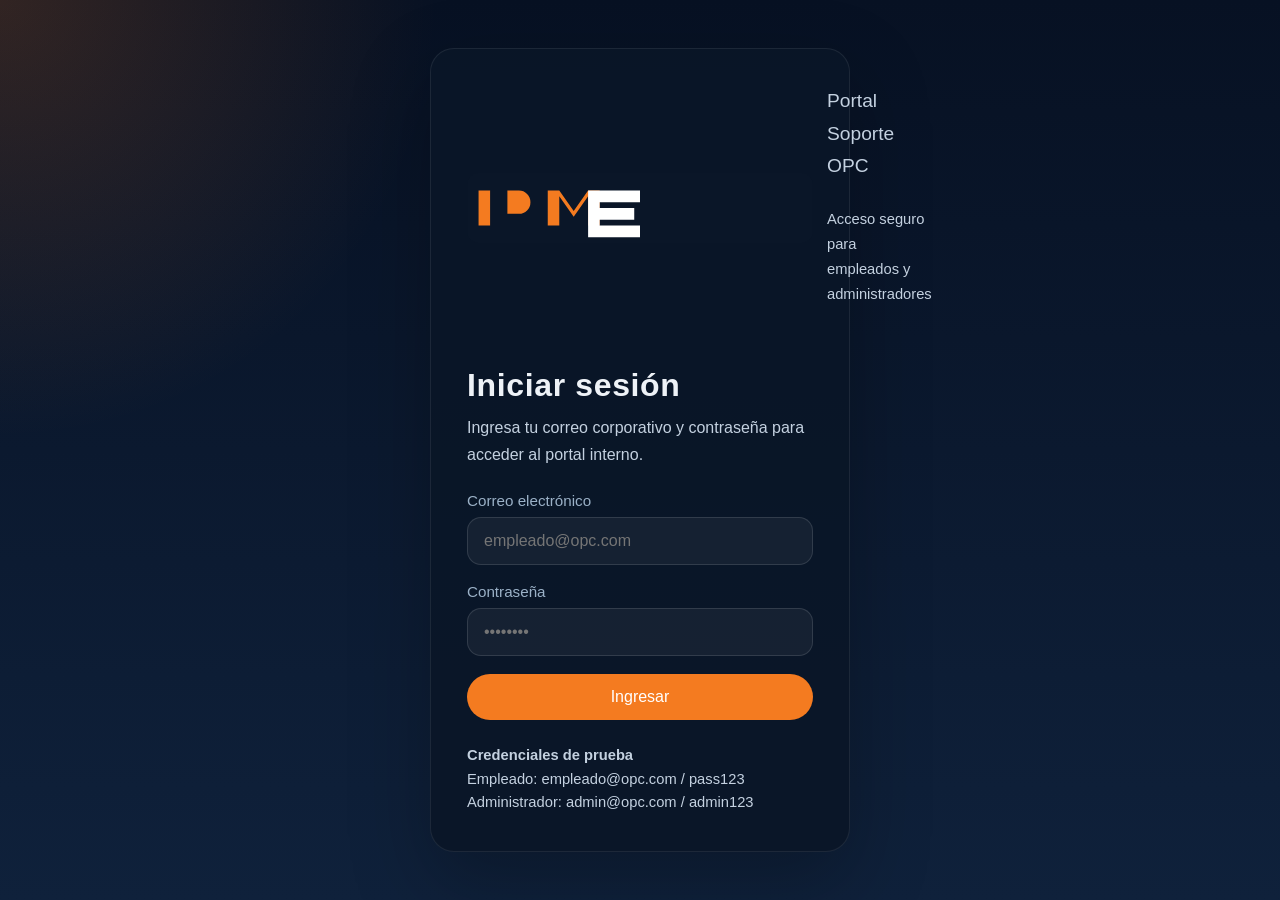
==== detalle-ticket.html @ dc5f8f05 "Version 1 Modificacion de chat" ====
<!DOCTYPE html>
<html lang="es">
<head>
  <meta charset="UTF-8">
  <meta name="viewport" content="width=device-width, initial-scale=1.0">
  <title>Portal OPC - Detalle del ticket</title>
  <link rel="stylesheet" href="css/estilos.css">
</head>
<body>
  <div class="page-wrapper">
    <aside class="sidebar">
      <div class="brand">
        <img src="assets/opc-logo.svg" alt="OPC logo">
        <div>
          <p class="brand-title">Portal Soporte OPC</p>
          <p class="brand-subtitle">Detalle de ticket</p>
        </div>
      </div>
      <nav>
        <ul class="nav-links">
          <li><a href="dashboard.html">Dashboard</a></li>
          <li><a href="nuevo-ticket.html">Crear ticket</a></li>
          <li><a href="admin.html">Panel administrador</a></li>
        </ul>
      </nav>
      <div class="sidebar-footer">
        <p>Consulta la historia y agrega comentarios rápidos.</p>
      </div>
    </aside>

    <main class="main-content">
      <div class="topbar">
        <div>
          <h1 class="welcome-title">Detalle del ticket</h1>
          <p class="welcome-subtitle">Revisa la información y el historial de la solicitud.</p>
        </div>
        <button class="logout-button">Cerrar sesión</button>
      </div>

      <div class="form-card" id="ticketContent"></div>
    </main>
  </div>

  <script src="js/utils.js"></script>
  <script src="js/tickets.js"></script>
  <script src="js/auth.js"></script>
  <script>
    document.addEventListener('DOMContentLoaded', () => {
      const user = OPC.requireAuth(['empleado', 'admin']);
      if (!user) return;

      const ticketId = OPCUtils.getQueryParam('id');
      const ticket = OPC.getTicketById(ticketId);
      const container = document.getElementById('ticketContent');

      if (!ticket) {
        container.innerHTML = '<div class="empty-state"><strong>Ticket no encontrado.</strong><p>Verifica el enlace y vuelve a intentarlo.</p></div>';
        return;
      }

      if (user.role === 'empleado' && ticket.createdBy !== user.id) {
        window.location.href = 'dashboard.html';
        return;
      }

      const owner = OPC.getUserById(ticket.createdBy)?.nombre || ticket.createdBy;
      const assignee = ticket.assignedTo ? OPC.getUserById(ticket.assignedTo)?.nombre || 'Sin asignar' : 'Sin asignar';

      container.innerHTML = `
        <div class="ticket-details">
          <div class="detail-card">
            <h3>Título</h3>
            <p>${ticket.title}</p>
          </div>
          <div class="detail-card">
            <h3>Estado</h3>
            <p><span class="status-pill status-${OPC.mapStatusClass(ticket.status)}"><span></span>${ticket.status}</span></p>
          </div>
          <div class="detail-card">
            <h3>Categoría</h3>
            <p>${ticket.category}</p>
          </div>
          <div class="detail-card">
            <h3>Prioridad</h3>
            <p>${ticket.priority}</p>
          </div>
          <div class="detail-card">
            <h3>Creado por</h3>
            <p>${owner}</p>
          </div>
          <div class="detail-card">
            <h3>Asignado a</h3>
            <p>${assignee}</p>
          </div>
          <div class="detail-card">
            <h3>Creado</h3>
            <p>${OPCUtils.formatDate(ticket.createdAt)}</p>
          </div>
          <div class="detail-card">
            <h3>Última actualización</h3>
            <p>${OPCUtils.formatDate(ticket.updatedAt)}</p>
          </div>
          <div class="detail-card full">
            <h3>Descripción</h3>
            <p>${ticket.description}</p>
          </div>
          <div class="detail-card full">
            <h3>Archivo adjunto</h3>
            <p>${ticket.attachment ? ticket.attachment : 'No se adjuntó archivo'}</p>
          </div>
        </div>
        <div class="form-card">
          <div class="section-header">
            <h2>Historial y comentarios</h2>
          </div>
          <div id="commentsContainer"></div>
          <div class="form-group full" style="margin-top:16px;">
            <label for="commentText">Agregar comentario ${user.role === 'admin' ? '(nota interna)' : ''}</label>
            <textarea id="commentText" placeholder="Escribe una actualización o comentario..."></textarea>
          </div>
          <button id="commentSubmit" class="btn">Agregar comentario</button>
        </div>
        <div style="margin-top:18px; display:flex; gap:12px; flex-wrap:wrap;">
          <a class="btn secondary" href="${user.role === 'admin' ? 'admin.html' : 'dashboard.html'}">Volver al panel</a>
          <a class="btn secondary" href="nuevo-ticket.html">Crear otro ticket</a>
        </div>
      `;

      const showComments = () => {
        const commentsContainer = document.getElementById('commentsContainer');
        const comments = ticket.comments.filter(item => !item.internal || user.role === 'admin');
        if (!comments.length) {
          commentsContainer.innerHTML = '<div class="empty-state"><strong>No hay comentarios aún.</strong><p>Agrega la primera actualización del ticket.</p></div>';
          return;
        }

        commentsContainer.innerHTML = comments.map(comment => `
          <article class="comment-item">
            <strong>${comment.author}</strong>
            <time>${OPCUtils.formatDate(comment.date)}</time>
            <p>${comment.text}</p>
            ${comment.internal ? '<p class="internal">Nota interna</p>' : ''}
          </article>
        `).join('');
      };

      showComments();

      document.getElementById('commentSubmit').addEventListener('click', () => {
        const text = document.getElementById('commentText').value.trim();
        if (!text) {
          showToast('Escribe un comentario antes de enviar.', 'error');
          return;
        }
        OPC.addComment(ticket.id, text, user.nombre, user.role, user.role === 'admin');
        showToast('Comentario agregado al ticket.', 'success');
        document.getElementById('commentText').value = '';
        ticket.comments.unshift({
          author: user.nombre,
          date: new Date().toISOString(),
          text,
          internal: user.role === 'admin'
        });
        showComments();
      });
    });
  </script>
</body>
</html>
---- css/estilos.css ----
:root {
  --opc-navy: #0A1628;
  --opc-white: #ffffff;
  --opc-orange: #F47B20;
  --opc-soft: #F5F7FA;
  --opc-gray: #9bb1c7;
  --opc-muted: #c4d1e0;
  --opc-surface: #111f39;
  --opc-border: rgba(255,255,255,0.08);
}

* {
  box-sizing: border-box;
}

html, body {
  margin: 0;
  min-height: 100%;
}

body {
  font-family: "Inter", "Segoe UI", sans-serif;
  background: radial-gradient(circle at top left, rgba(244,123,32,.18), transparent 28%),
    linear-gradient(180deg, #071123 0%, #0f213b 100%);
  color: #eef2f7;
}

button, input, select, textarea {
  font: inherit;
}

a {
  color: inherit;
  text-decoration: none;
}

img {
  max-width: 100%;
  display: block;
}

.page-auth {
  min-height: 100vh;
  display: grid;
  place-items: center;
  padding: 24px;
}

.auth-card {
  width: 100%;
  max-width: 420px;
  background: rgba(10,22,40,.92);
  border: 1px solid rgba(255,255,255,.08);
  border-radius: 24px;
  box-shadow: 0 30px 80px rgba(0,0,0,.25);
  padding: 36px;
}

.auth-card h1 {
  margin: 0 0 10px;
  font-size: 2rem;
  letter-spacing: .02em;
}

.auth-card p {
  margin: 0 0 24px;
  color: var(--opc-muted);
  line-height: 1.7;
}

.form-group {
  margin-bottom: 18px;
}

.form-group label {
  display: block;
  margin-bottom: 8px;
  font-size: .95rem;
  color: var(--opc-gray);
}

input[type="text"], input[type="email"], input[type="password"], select, textarea, input[type="file"] {
  width: 100%;
  padding: 14px 16px;
  border-radius: 14px;
  border: 1px solid rgba(255,255,255,.12);
  background: rgba(255,255,255,.05);
  color: var(--opc-white);
  outline: none;
  transition: border .2s ease, background .2s ease;
}

input:focus, select:focus, textarea:focus {
  border-color: rgba(244,123,32,.75);
  background: rgba(255,255,255,.09);
}

button, .btn {
  cursor: pointer;
  border: none;
  border-radius: 999px;
  padding: 14px 22px;
  color: var(--opc-white);
  background: var(--opc-orange);
  transition: transform .15s ease, filter .15s ease, background .15s ease;
}

button:hover, .btn:hover {
  transform: translateY(-1px);
  filter: brightness(1.05);
}

button.secondary, .btn.secondary {
  background: rgba(255,255,255,.08);
  color: var(--opc-white);
}

.link-button {
  color: var(--opc-orange);
  text-decoration: none;
  font-weight: 600;
}

.link-button:hover {
  text-decoration: underline;
}

.error-text {
  color: #ffb3a7;
}

button.secondary:hover, .btn.secondary:hover {
  background: rgba(255,255,255,.14);
}

button.fullwidth {
  width: 100%;
}

.small-note {
  margin-top: 16px;
  color: var(--opc-muted);
  font-size: .92rem;
  line-height: 1.6;
}

.page-wrapper {
  display: grid;
  grid-template-columns: 280px 1fr;
  min-height: 100vh;
}

.sidebar {
  background: rgba(10,22,40,.98);
  padding: 32px 24px;
  border-right: 1px solid rgba(255,255,255,.07);
}

.brand {
  display: flex;
  align-items: center;
  gap: 14px;
  margin-bottom: 36px;
}

.brand svg {
  width: 44px;
  height: 44px;
}

.brand-title {
  margin: 0;
  font-size: 1.2rem;
  line-height: 1.2;
}

.brand-subtitle {
  margin: 6px 0 0;
  color: var(--opc-muted);
  font-size: .92rem;
}

.nav-links {
  list-style: none;
  margin: 0;
  padding: 0;
  display: grid;
  gap: 10px;
}

.nav-links a {
  display: block;
  padding: 14px 18px;
  border-radius: 16px;
  color: var(--opc-white);
  background: rgba(255,255,255,.04);
  transition: background .2s ease;
}

.nav-links a.active, .nav-links a:hover {
  background: rgba(244,123,32,.18);
}

.sidebar-footer {
  margin-top: 40px;
  padding-top: 24px;
  border-top: 1px solid rgba(255,255,255,.08);
  color: var(--opc-muted);
  font-size: .95rem;
}

.main-content {
  padding: 30px 38px;
}

.topbar {
  display: flex;
  justify-content: space-between;
  gap: 16px;
  align-items: center;
  margin-bottom: 28px;
}

.welcome-title {
  margin: 0;
  font-size: clamp(1.8rem, 2.2vw, 2.4rem);
}

.welcome-subtitle {
  margin: 6px 0 0;
  color: var(--opc-muted);
}

.user-chip {
  display: inline-flex;
  align-items: center;
  gap: 10px;
  padding: 12px 16px;
  background: rgba(255,255,255,.06);
  border-radius: 999px;
}

.user-chip strong {
  color: var(--opc-white);
}

.logout-button {
  min-width: 130px;
  background: rgba(244,123,32,.15);
  color: var(--opc-white);
}

.dashboard-grid {
  display: grid;
  gap: 22px;
  grid-template-columns: repeat(3, minmax(0, 1fr));
  margin-bottom: 28px;
}

.panel-card {
  background: rgba(255,255,255,.04);
  border: 1px solid rgba(255,255,255,.08);
  border-radius: 22px;
  padding: 24px;
}

.panel-card h3 {
  margin: 0 0 14px;
  font-size: 1rem;
  color: var(--opc-gray);
}

.panel-card .value {
  margin: 0;
  font-size: 2.5rem;
  color: var(--opc-white);
}

.panel-card .hint {
  margin-top: 10px;
  color: var(--opc-muted);
  font-size: .95rem;
}

.section-header {
  display: flex;
  justify-content: space-between;
  align-items: center;
  gap: 16px;
  margin-bottom: 16px;
}

.section-header h2 {
  margin: 0;
  font-size: 1.4rem;
}

.table-card {
  background: rgba(255,255,255,.04);
  border: 1px solid rgba(255,255,255,.08);
  border-radius: 24px;
  padding: 20px;
}

.data-table {
  width: 100%;
  border-collapse: collapse;
}

.data-table thead {
  border-bottom: 1px solid rgba(255,255,255,.08);
}

.data-table th,
.data-table td {
  text-align: left;
  padding: 14px 12px;
  color: #d8e1ed;
}

.data-table th {
  font-weight: 600;
  font-size: .94rem;
  color: var(--opc-muted);
}

.data-table tbody tr {
  border-bottom: 1px solid rgba(255,255,255,.06);
}

.data-table tbody tr:last-child {
  border-bottom: none;
}

.data-table tbody tr:hover {
  background: rgba(255,255,255,.04);
}

.badge {
  display: inline-flex;
  align-items: center;
  gap: 8px;
  padding: 8px 12px;
  border-radius: 999px;
  font-size: .85rem;
  font-weight: 600;
}

.badge.open { background: rgba(244,180,0,.16); color: #f6b639; }
.badge.processing { background: rgba(41,121,255,.16); color: #6ab2ff; }
.badge.resolved { background: rgba(0,200,83,.16); color: #6bf0a0; }
.badge.closed { background: rgba(33,33,33,.16); color: #b0b8c4; }

.status-pill {
  display: inline-flex;
  align-items: center;
  gap: 8px;
  padding: 8px 12px;
  border-radius: 999px;
  background: rgba(255,255,255,.05);
  color: #fff;
}

.status-pill span {
  width: 10px;
  height: 10px;
  border-radius: 999px;
  display: inline-block;
}

.status-open span { background: #F4B400; }
.status-processing span { background: #2979FF; }
.status-resolved span { background: #00C853; }
.status-closed span { background: #212121; }

.filter-row {
  display: flex;
  gap: 12px;
  flex-wrap: wrap;
  margin-bottom: 18px;
}

.filter-row select,
.filter-row input {
  min-width: 180px;
}

.empty-state {
  display: grid;
  place-items: center;
  min-height: 220px;
  text-align: center;
  color: var(--opc-muted);
}

.empty-state strong {
  color: var(--opc-white);
}

.form-card {
  background: rgba(255,255,255,.04);
  border: 1px solid rgba(255,255,255,.08);
  border-radius: 24px;
  padding: 28px;
}

.form-grid {
  display: grid;
  grid-template-columns: 1fr 1fr;
  gap: 18px;
}

.form-grid.full {
  grid-template-columns: 1fr;
}

textarea {
  min-height: 160px;
  resize: vertical;
}

.ticket-details {
  display: grid;
  gap: 18px;
  margin-bottom: 24px;
}

.detail-row {
  display: grid;
  grid-template-columns: repeat(2, minmax(0, 1fr));
  gap: 18px;
}

.detail-card {
  background: rgba(255,255,255,.04);
  border: 1px solid rgba(255,255,255,.08);
  border-radius: 20px;
  padding: 20px;
}

.detail-card h3 {
  margin-top: 0;
  font-size: 1rem;
  color: var(--opc-gray);
}

.detail-card p {
  margin: 10px 0 0;
  line-height: 1.75;
}

.comment-item {
  background: rgba(255,255,255,.05);
  border: 1px solid rgba(255,255,255,.08);
  border-radius: 18px;
  padding: 18px;
  margin-bottom: 14px;
}

.comment-item strong {
  color: var(--opc-white);
}

.comment-item time {
  display: block;
  margin-top: 6px;
  color: var(--opc-muted);
  font-size: .88rem;
}

.comment-item .internal {
  margin-top: 10px;
  color: #ffd4b2;
  font-size: .89rem;
}

.toast-container {
  position: fixed;
  right: 20px;
  bottom: 20px;
  display: grid;
  gap: 14px;
  z-index: 1000;
}

.toast {
  min-width: 280px;
  max-width: 340px;
  padding: 16px 18px;
  border-radius: 18px;
  background: rgba(15, 38, 70, 0.98);
  color: #ffffff;
  border: 1px solid rgba(255,255,255,.08);
  box-shadow: 0 20px 60px rgba(0,0,0,.25);
  animation: toastIn .25s ease;
}

.toast.success { border-color: rgba(59,209,133,.35); }
.toast.error { border-color: rgba(244,123,32,.35); }

@keyframes toastIn {
  from { opacity: 0; transform: translateY(14px); }
  to { opacity: 1; transform: translateY(0); }
}

@media (max-width: 1060px) {
  .page-wrapper {
    grid-template-columns: 1fr;
  }

  .sidebar {
    position: sticky;
    top: 0;
    z-index: 10;
  }
}

@media (max-width: 820px) {
  .main-content {
    padding: 24px 20px;
  }

  .dashboard-grid {
    grid-template-columns: 1fr;
  }

  .detail-row, .form-grid {
    grid-template-columns: 1fr;
  }
}
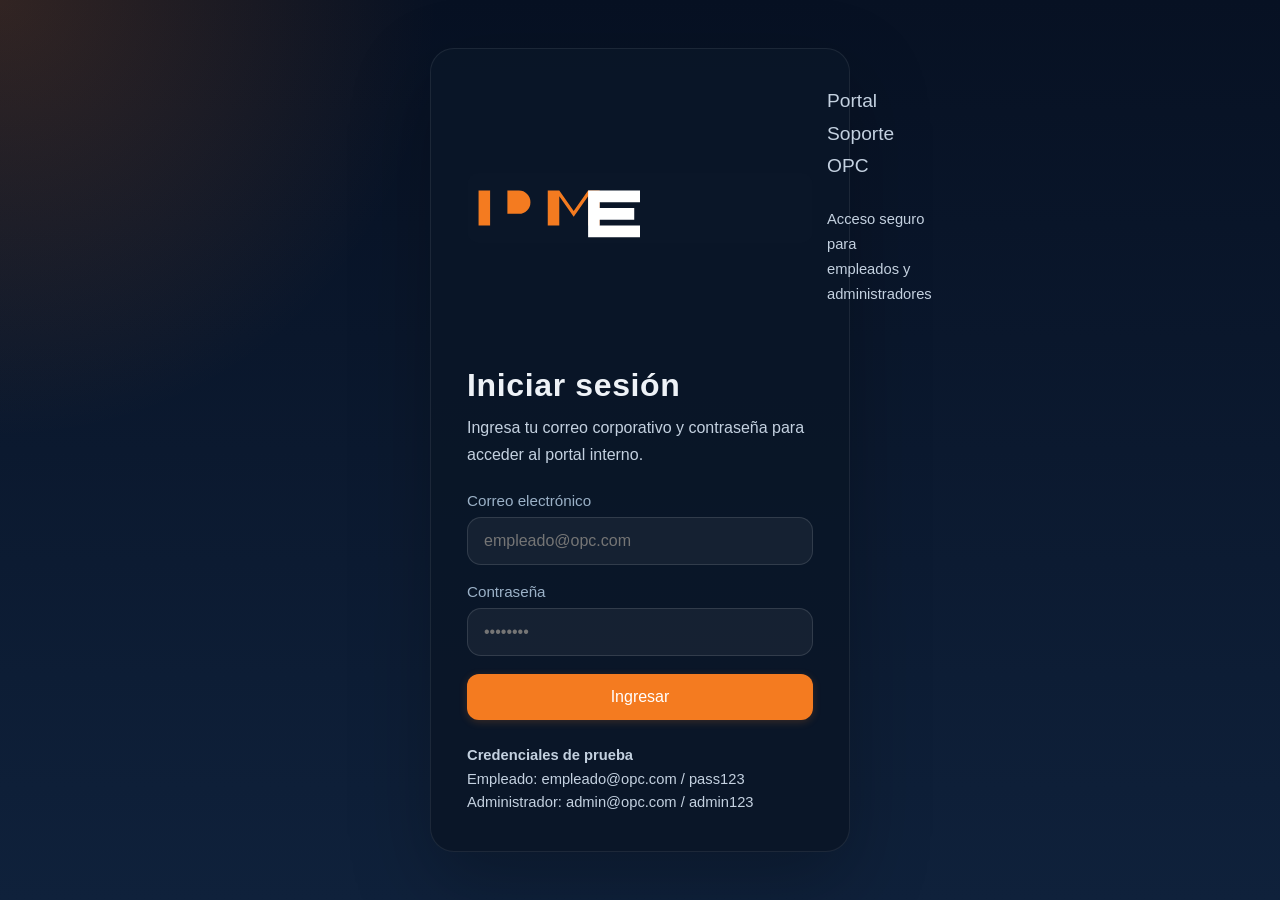
==== commit 15b8787a: "Mejoras visuales y correcciones de UX - Mejorar estilos de botones con sombras y efectos hover más p" ====
--- a/detalle-ticket.html
+++ b/detalle-ticket.html
@@ -68,45 +68,53 @@
 
       container.innerHTML = `
         <div class="ticket-details">
-          <div class="detail-card">
-            <h3>Título</h3>
-            <p>${ticket.title}</p>
+          <div class="detail-row">
+            <div class="detail-card">
+              <h3>Título</h3>
+              <p>${OPCUtils.escapeHtml(ticket.title)}</p>
+            </div>
+            <div class="detail-card">
+              <h3>Estado</h3>
+              <p><span class="status-pill status-${OPC.mapStatusClass(ticket.status)}"><span></span>${ticket.status}</span></p>
+            </div>
           </div>
-          <div class="detail-card">
-            <h3>Estado</h3>
-            <p><span class="status-pill status-${OPC.mapStatusClass(ticket.status)}"><span></span>${ticket.status}</span></p>
+          <div class="detail-row">
+            <div class="detail-card">
+              <h3>Categoría</h3>
+              <p>${ticket.category}</p>
+            </div>
+            <div class="detail-card">
+              <h3>Prioridad</h3>
+              <p>${ticket.priority}</p>
+            </div>
           </div>
-          <div class="detail-card">
-            <h3>Categoría</h3>
-            <p>${ticket.category}</p>
+          <div class="detail-row">
+            <div class="detail-card">
+              <h3>Creado por</h3>
+              <p>${OPCUtils.escapeHtml(owner)}</p>
+            </div>
+            <div class="detail-card">
+              <h3>Asignado a</h3>
+              <p>${OPCUtils.escapeHtml(assignee)}</p>
+            </div>
           </div>
-          <div class="detail-card">
-            <h3>Prioridad</h3>
-            <p>${ticket.priority}</p>
+          <div class="detail-row">
+            <div class="detail-card">
+              <h3>Creado</h3>
+              <p>${OPCUtils.formatDate(ticket.createdAt)}</p>
+            </div>
+            <div class="detail-card">
+              <h3>Última actualización</h3>
+              <p>${OPCUtils.formatDate(ticket.updatedAt)}</p>
+            </div>
           </div>
-          <div class="detail-card">
-            <h3>Creado por</h3>
-            <p>${owner}</p>
+          <div class="detail-card" style="grid-column: 1 / -1;">
+            <h3>Descripción</h3>
+            <p>${OPCUtils.escapeHtml(ticket.description)}</p>
           </div>
-          <div class="detail-card">
-            <h3>Asignado a</h3>
-            <p>${assignee}</p>
-          </div>
-          <div class="detail-card">
-            <h3>Creado</h3>
-            <p>${OPCUtils.formatDate(ticket.createdAt)}</p>
-          </div>
-          <div class="detail-card">
-            <h3>Última actualización</h3>
-            <p>${OPCUtils.formatDate(ticket.updatedAt)}</p>
-          </div>
-          <div class="detail-card full">
-            <h3>Descripción</h3>
-            <p>${ticket.description}</p>
-          </div>
-          <div class="detail-card full">
+          <div class="detail-card" style="grid-column: 1 / -1;">
             <h3>Archivo adjunto</h3>
-            <p>${ticket.attachment ? ticket.attachment : 'No se adjuntó archivo'}</p>
+            <p>${ticket.attachment ? OPCUtils.escapeHtml(ticket.attachment) : 'No se adjuntó archivo'}</p>
           </div>
         </div>
         <div class="form-card">
--- a/css/estilos.css
+++ b/css/estilos.css
@@ -87,32 +87,49 @@
   background: rgba(255,255,255,.05);
   color: var(--opc-white);
   outline: none;
-  transition: border .2s ease, background .2s ease;
+  transition: border .2s ease, background .2s ease, box-shadow .2s ease;
 }
 
 input:focus, select:focus, textarea:focus {
   border-color: rgba(244,123,32,.75);
   background: rgba(255,255,255,.09);
+  box-shadow: 0 0 0 3px rgba(244,123,32,.1);
+}
+
+select {
+  appearance: none;
+  background-image: url("data:image/svg+xml,%3Csvg xmlns='http://www.w3.org/2000/svg' width='12' height='12' viewBox='0 0 12 12'%3E%3Cpath fill='%239bb1c7' d='M6 9L1 4h10z'/%3E%3C/svg%3E");
+  background-repeat: no-repeat;
+  background-position: right 14px center;
+  padding-right: 40px;
 }
 
 button, .btn {
   cursor: pointer;
   border: none;
-  border-radius: 999px;
+  border-radius: 12px;
   padding: 14px 22px;
   color: var(--opc-white);
   background: var(--opc-orange);
-  transition: transform .15s ease, filter .15s ease, background .15s ease;
+  transition: transform .15s ease, filter .15s ease, background .15s ease, box-shadow .15s ease;
+  font-weight: 500;
+  box-shadow: 0 2px 8px rgba(244,123,32,.2);
 }
 
 button:hover, .btn:hover {
-  transform: translateY(-1px);
-  filter: brightness(1.05);
+  transform: translateY(-2px);
+  filter: brightness(1.08);
+  box-shadow: 0 4px 16px rgba(244,123,32,.3);
+}
+
+button:active, .btn:active {
+  transform: translateY(0);
 }
 
 button.secondary, .btn.secondary {
   background: rgba(255,255,255,.08);
   color: var(--opc-white);
+  box-shadow: 0 2px 8px rgba(0,0,0,.1);
 }
 
 .link-button {
@@ -131,6 +148,7 @@
 
 button.secondary:hover, .btn.secondary:hover {
   background: rgba(255,255,255,.14);
+  box-shadow: 0 4px 16px rgba(0,0,0,.2);
 }
 
 button.fullwidth {
@@ -148,12 +166,19 @@
   display: grid;
   grid-template-columns: 280px 1fr;
   min-height: 100vh;
+  overflow: hidden;
 }
 
 .sidebar {
+  position: relative;
+  z-index: 2;
   background: rgba(10,22,40,.98);
   padding: 32px 24px;
   border-right: 1px solid rgba(255,255,255,.07);
+}
+
+.nav-links a {
+  position: relative;
 }
 
 .brand {
@@ -219,6 +244,11 @@
   gap: 16px;
   align-items: center;
   margin-bottom: 28px;
+  flex-wrap: wrap;
+}
+
+.topbar > div {
+  min-width: 0;
 }
 
 .welcome-title {
@@ -322,10 +352,12 @@
   font-weight: 600;
   font-size: .94rem;
   color: var(--opc-muted);
+  background: rgba(255,255,255,.02);
 }
 
 .data-table tbody tr {
   border-bottom: 1px solid rgba(255,255,255,.06);
+  transition: background .2s ease;
 }
 
 .data-table tbody tr:last-child {
@@ -334,31 +366,43 @@
 
 .data-table tbody tr:hover {
   background: rgba(255,255,255,.04);
+}
+
+.data-table tbody tr.actions-row {
+  background: rgba(244,123,32,.05) !important;
+}
+
+.data-table tbody tr.actions-row td {
+  border-top: 1px solid rgba(244,123,32,.2);
+  border-bottom: 1px solid rgba(244,123,32,.2);
+  padding: 16px 12px;
 }
 
 .badge {
   display: inline-flex;
   align-items: center;
   gap: 8px;
-  padding: 8px 12px;
-  border-radius: 999px;
+  padding: 8px 14px;
+  border-radius: 6px;
   font-size: .85rem;
   font-weight: 600;
-}
-
-.badge.open { background: rgba(244,180,0,.16); color: #f6b639; }
-.badge.processing { background: rgba(41,121,255,.16); color: #6ab2ff; }
-.badge.resolved { background: rgba(0,200,83,.16); color: #6bf0a0; }
-.badge.closed { background: rgba(33,33,33,.16); color: #b0b8c4; }
+  border: 1px solid;
+}
+
+.badge.open { background: rgba(244,180,0,.12); color: #f6b639; border-color: rgba(244,180,0,.3); }
+.badge.processing { background: rgba(41,121,255,.12); color: #6ab2ff; border-color: rgba(41,121,255,.3); }
+.badge.resolved { background: rgba(0,200,83,.12); color: #6bf0a0; border-color: rgba(0,200,83,.3); }
+.badge.closed { background: rgba(100,100,100,.12); color: #b0b8c4; border-color: rgba(100,100,100,.3); }
 
 .status-pill {
   display: inline-flex;
   align-items: center;
   gap: 8px;
-  padding: 8px 12px;
-  border-radius: 999px;
-  background: rgba(255,255,255,.05);
+  padding: 8px 14px;
+  border-radius: 6px;
+  background: rgba(255,255,255,.08);
   color: #fff;
+  border: 1px solid rgba(255,255,255,.12);
 }
 
 .status-pill span {
@@ -366,6 +410,7 @@
   height: 10px;
   border-radius: 999px;
   display: inline-block;
+  box-shadow: 0 0 8px currentColor;
 }
 
 .status-open span { background: #F4B400; }
@@ -381,8 +426,23 @@
 }
 
 .filter-row select,
-.filter-row input {
-  min-width: 180px;
+.filter-row input,
+.form-group select {
+  min-width: 140px;
+  background: rgba(255,255,255,.08);
+  color: var(--opc-white);
+  border: 1px solid rgba(255,255,255,.12);
+  appearance: none;
+  background-image: url("data:image/svg+xml,%3Csvg xmlns='http://www.w3.org/2000/svg' width='12' height='12' viewBox='0 0 12 12'%3E%3Cpath fill='%239bb1c7' d='M6 9L1 4h10z'/%3E%3C/svg%3E");
+  background-repeat: no-repeat;
+  background-position: right 12px center;
+  padding-right: 36px;
+}
+
+.filter-row select option,
+.form-group select option {
+  background: #0A1628;
+  color: var(--opc-white);
 }
 
 .empty-state {
@@ -391,10 +451,14 @@
   min-height: 220px;
   text-align: center;
   color: var(--opc-muted);
+  padding: 20px;
 }
 
 .empty-state strong {
   color: var(--opc-white);
+  font-size: 1.1rem;
+  display: block;
+  margin-bottom: 8px;
 }
 
 .form-card {
@@ -527,4 +591,135 @@
   .detail-row, .form-grid {
     grid-template-columns: 1fr;
   }
-}
+
+  .topbar {
+    flex-direction: column;
+    align-items: flex-start;
+  }
+
+  .logout-button {
+    align-self: flex-end;
+  }
+
+  .data-table {
+    font-size: .9rem;
+  }
+
+  .data-table th,
+  .data-table td {
+    padding: 12px 8px;
+  }
+
+  .filter-row {
+    gap: 8px;
+  }
+
+  .filter-row select,
+  .filter-row input {
+    min-width: 120px;
+    font-size: 0.9rem;
+  }
+}
+
+@media (max-width: 600px) {
+  .sidebar {
+    padding: 20px 16px;
+  }
+
+  .sidebar .brand {
+    gap: 10px;
+    margin-bottom: 20px;
+  }
+
+  .brand svg {
+    width: 36px;
+    height: 36px;
+  }
+
+  .brand-title {
+    font-size: 1rem;
+  }
+
+  .brand-subtitle {
+    font-size: .85rem;
+  }
+
+  .auth-card {
+    padding: 24px;
+    max-width: 100%;
+  }
+
+  .auth-card h1 {
+    font-size: 1.5rem;
+  }
+
+  .welcome-title {
+    font-size: 1.4rem;
+  }
+
+  .main-content {
+    padding: 16px 12px;
+  }
+
+  .filter-row {
+    flex-direction: column;
+  }
+
+  .filter-row select,
+  .filter-row input {
+    min-width: 100%;
+  }
+
+  .toast {
+    min-width: 240px;
+    max-width: 100%;
+    bottom: 16px;
+    right: 12px;
+  }
+
+  button, .btn {
+    padding: 12px 18px;
+  }
+
+  .btn.fullwidth, button.fullwidth {
+    width: 100%;
+  }
+
+  .data-table {
+    font-size: 0.85rem;
+  }
+
+  .data-table th,
+  .data-table td {
+    padding: 10px 6px;
+  }
+
+  table.data-table tbody tr {
+    display: grid;
+    grid-template-columns: 1fr;
+    margin-bottom: 12px;
+    background: rgba(255,255,255,.04);
+    border-radius: 12px;
+    border: 1px solid rgba(255,255,255,.08);
+    overflow: hidden;
+  }
+
+  table.data-table tbody tr td {
+    display: grid;
+    grid-template-columns: 100px 1fr;
+    gap: 8px;
+    padding: 8px;
+    border: none;
+  }
+
+  table.data-table th {
+    display: none;
+  }
+
+  table.data-table tbody tr td::before {
+    content: attr(data-label);
+    font-weight: 600;
+    font-size: 0.85rem;
+    color: var(--opc-gray);
+  }
+}
